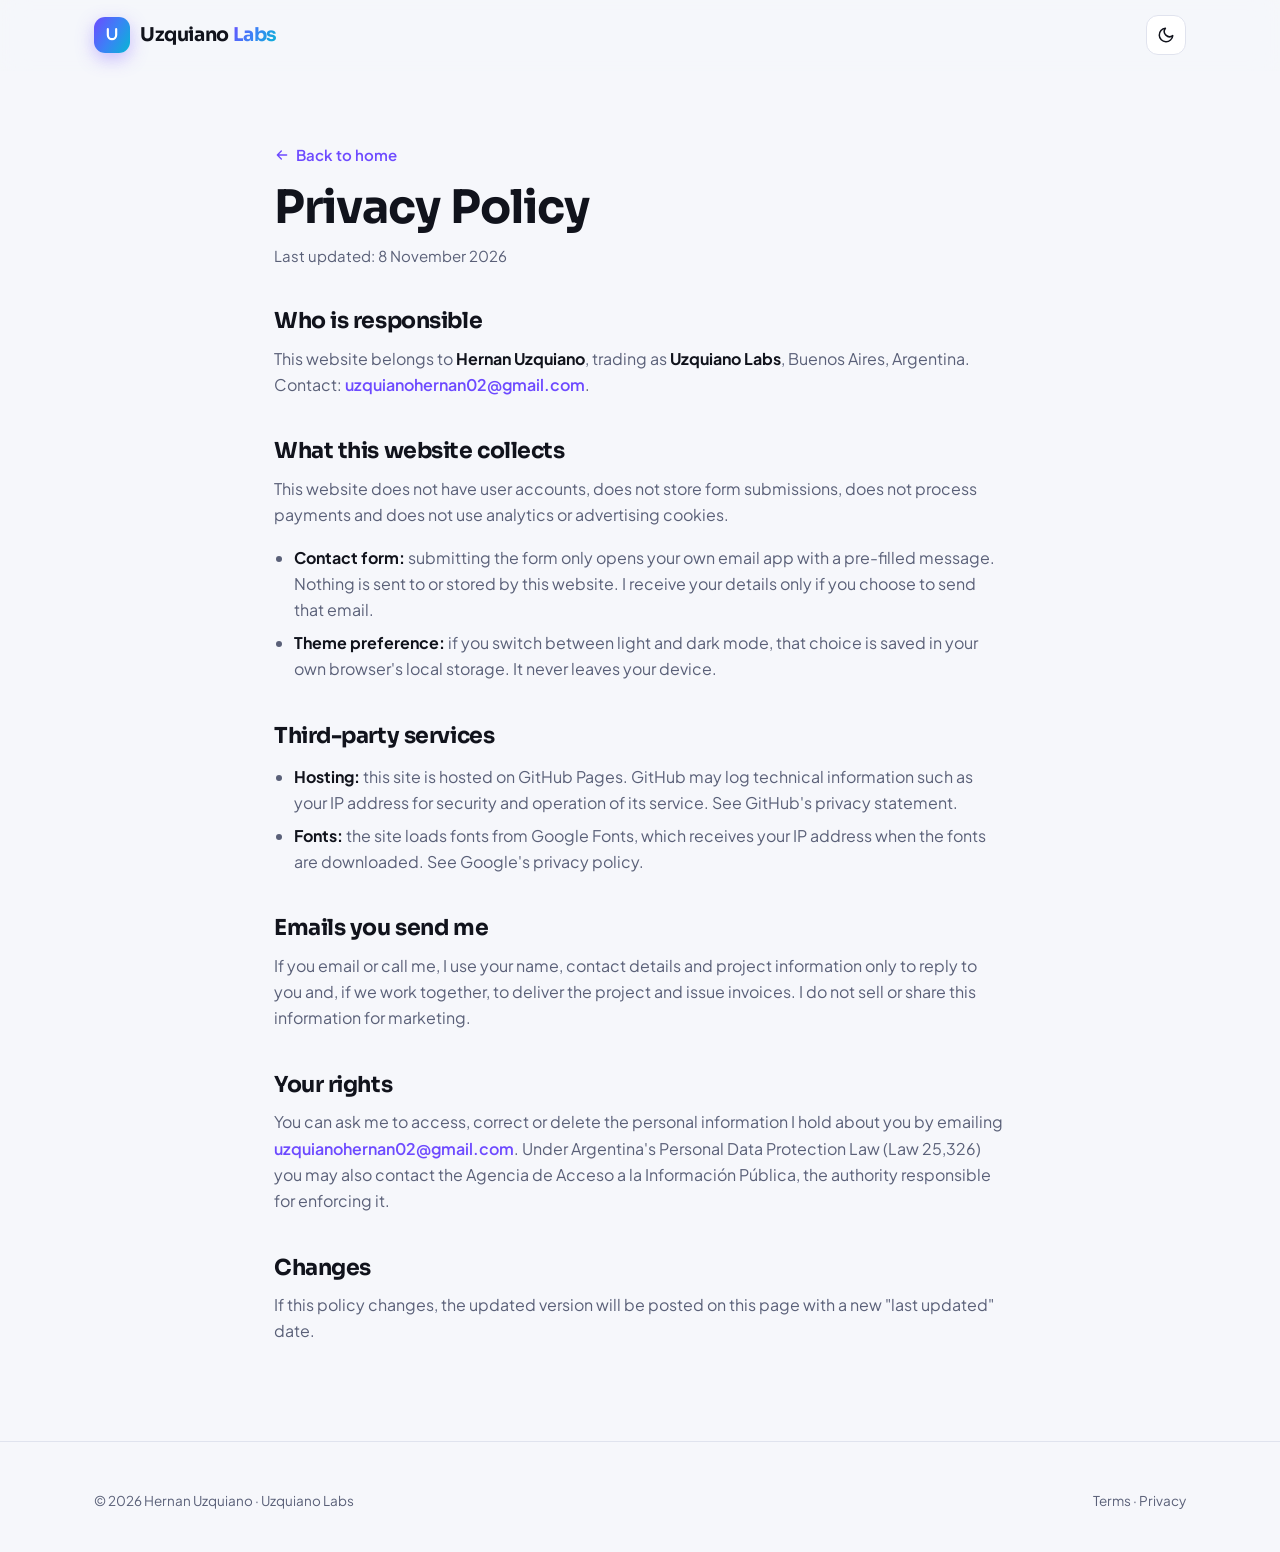
==== privacy.html @ 188654f2 "Add privacy.html Co-Authored-By: Claude Opus 5.5 <noreply@anthropic.com>" ====
<!doctype html>
<html lang="en">
<head>
  <meta charset="utf-8" />
  <meta name="viewport" content="width=device-width, initial-scale=1" />
  <title>Privacy Policy — Uzquiano Labs</title>
  <meta name="description" content="Privacy policy for the Uzquiano Labs website." />
  <link rel="icon" href="data:image/svg+xml,%3Csvg xmlns='http://www.w3.org/2000/svg' viewBox='0 0 64 64'%3E%3Crect width='64' height='64' rx='16' fill='%236d4aff'/%3E%3Cpath d='M20 18v16a12 12 0 0 0 24 0V18' fill='none' stroke='white' stroke-width='6' stroke-linecap='round'/%3E%3C/svg%3E" />
  <link rel="preconnect" href="https://fonts.googleapis.com" />
  <link rel="preconnect" href="https://fonts.gstatic.com" crossorigin />
  <link href="https://fonts.googleapis.com/css2?family=Plus+Jakarta+Sans:wght@400;500;600;700&family=Sora:wght@600;700&family=JetBrains+Mono:wght@500;600&display=swap" rel="stylesheet" />
  <link rel="stylesheet" href="styles.css" />
</head>
<body>
  <header class="nav scrolled" id="nav">
    <div class="container nav-inner">
      <a href="index.html" class="logo"><span class="logo-mark"><svg viewBox="0 0 24 24"><path fill="none" stroke="currentColor" stroke-width="2.6" stroke-linecap="round" d="M7 5v7a5 5 0 0 0 10 0V5"/></svg></span><span>Uzquiano<span class="grad-text"> Labs</span></span></a>
      <div class="nav-actions">
        <button class="icon-btn" id="themeBtn" type="button" aria-label="Toggle dark mode">
          <svg class="moon" viewBox="0 0 24 24"><path fill="none" stroke="currentColor" stroke-width="2" stroke-linecap="round" stroke-linejoin="round" d="M21 12.8A9 9 0 1 1 11.2 3a7 7 0 0 0 9.8 9.8Z"/></svg>
          <svg class="sun" viewBox="0 0 24 24"><path fill="none" stroke="currentColor" stroke-width="2" stroke-linecap="round" stroke-linejoin="round" d="M12 17a5 5 0 1 0 0-10 5 5 0 0 0 0 10Zm0-16v2m0 18v2M4.2 4.2l1.4 1.4m12.8 12.8 1.4 1.4M1 12h2m18 0h2M4.2 19.8l1.4-1.4M18.4 5.6l1.4-1.4"/></svg>
        </button>
      </div>
    </div>
  </header>

  <main class="doc">
    <a class="back" href="index.html"><svg viewBox="0 0 24 24"><path fill="none" stroke="currentColor" stroke-width="2" stroke-linecap="round" stroke-linejoin="round" d="M19 12H5m6 6-6-6 6-6"/></svg> Back to home</a>
    <h1>Privacy Policy</h1>
    <p class="updated">Last updated: 8 November 2026</p>

    <h2>Who is responsible</h2>
    <p>This website belongs to <strong>Hernan Uzquiano</strong>, trading as <strong>Uzquiano Labs</strong>, Buenos Aires, Argentina. Contact: <a href="mailto:uzquianohernan02@gmail.com">uzquianohernan02@gmail.com</a>.</p>

    <h2>What this website collects</h2>
    <p>This website does not have user accounts, does not store form submissions, does not process payments and does not use analytics or advertising cookies.</p>
    <ul>
      <li><strong>Contact form:</strong> submitting the form only opens your own email app with a pre-filled message. Nothing is sent to or stored by this website. I receive your details only if you choose to send that email.</li>
      <li><strong>Theme preference:</strong> if you switch between light and dark mode, that choice is saved in your own browser's local storage. It never leaves your device.</li>
    </ul>

    <h2>Third-party services</h2>
    <ul>
      <li><strong>Hosting:</strong> this site is hosted on GitHub Pages. GitHub may log technical information such as your IP address for security and operation of its service. See GitHub's privacy statement.</li>
      <li><strong>Fonts:</strong> the site loads fonts from Google Fonts, which receives your IP address when the fonts are downloaded. See Google's privacy policy.</li>
    </ul>

    <h2>Emails you send me</h2>
    <p>If you email or call me, I use your name, contact details and project information only to reply to you and, if we work together, to deliver the project and issue invoices. I do not sell or share this information for marketing.</p>

    <h2>Your rights</h2>
    <p>You can ask me to access, correct or delete the personal information I hold about you by emailing <a href="mailto:uzquianohernan02@gmail.com">uzquianohernan02@gmail.com</a>. Under Argentina's Personal Data Protection Law (Law 25,326) you may also contact the Agencia de Acceso a la Información Pública, the authority responsible for enforcing it.</p>

    <h2>Changes</h2>
    <p>If this policy changes, the updated version will be posted on this page with a new "last updated" date.</p>
  </main>

  <footer>
    <div class="container">
      <div class="copy" style="margin-top:0;border-top:0;padding-top:0"><span>© <span id="year"></span> Hernan Uzquiano · Uzquiano Labs</span><span><a href="terms.html">Terms</a> · <a href="privacy.html">Privacy</a></span></div>
    </div>
  </footer>
  <script src="site.js"></script>
</body>
</html>
---- styles.css ----
:root {
  --bg: #f6f7fb;
  --bg-alt: #eef0f7;
  --surface: #ffffff;
  --surface-2: #f3f4fa;
  --border: #e0e3ee;
  --text: #11131c;
  --muted: #5a6078;
  --accent: #6d4aff;
  --accent-2: #06b6d4;
  --accent-soft: rgba(109, 74, 255, .10);
  --grad: linear-gradient(120deg, #6d4aff 0%, #3b82f6 50%, #06b6d4 100%);
  --shadow: 0 1px 2px rgba(17, 19, 28, .04), 0 10px 30px rgba(17, 19, 28, .07);
  --glow: radial-gradient(45% 55% at 80% 10%, rgba(109,74,255,.16), transparent 70%),
          radial-gradient(40% 50% at 10% 90%, rgba(6,182,212,.14), transparent 70%);
  --dots: rgba(17, 19, 28, .07);
  --radius: 18px;
  --maxw: 1140px;
}
@media (prefers-color-scheme: dark) {
  :root:not([data-theme="light"]) {
    --bg: #07080d;
    --bg-alt: #0b0d15;
    --surface: #10131e;
    --surface-2: #151927;
    --border: #232839;
    --text: #eceef7;
    --muted: #979db4;
    --accent: #8b6dff;
    --accent-2: #22d3ee;
    --accent-soft: rgba(139, 109, 255, .14);
    --grad: linear-gradient(120deg, #8b6dff 0%, #60a5fa 50%, #22d3ee 100%);
    --shadow: 0 1px 2px rgba(0,0,0,.35), 0 14px 36px rgba(0,0,0,.4);
    --glow: radial-gradient(45% 55% at 80% 10%, rgba(139,109,255,.24), transparent 70%),
            radial-gradient(40% 50% at 10% 90%, rgba(34,211,238,.14), transparent 70%);
    --dots: rgba(255, 255, 255, .06);
  }
}
:root[data-theme="dark"] {
  --bg: #07080d;
  --bg-alt: #0b0d15;
  --surface: #10131e;
  --surface-2: #151927;
  --border: #232839;
  --text: #eceef7;
  --muted: #979db4;
  --accent: #8b6dff;
  --accent-2: #22d3ee;
  --accent-soft: rgba(139, 109, 255, .14);
  --grad: linear-gradient(120deg, #8b6dff 0%, #60a5fa 50%, #22d3ee 100%);
  --shadow: 0 1px 2px rgba(0,0,0,.35), 0 14px 36px rgba(0,0,0,.4);
  --glow: radial-gradient(45% 55% at 80% 10%, rgba(139,109,255,.24), transparent 70%),
          radial-gradient(40% 50% at 10% 90%, rgba(34,211,238,.14), transparent 70%);
  --dots: rgba(255, 255, 255, .06);
}

*, *::before, *::after { box-sizing: border-box; }
html { scroll-behavior: smooth; scroll-padding-top: 84px; }
body {
  margin: 0; background: var(--bg); color: var(--text);
  font: 16px/1.65 "Plus Jakarta Sans", Inter, system-ui, -apple-system, "Segoe UI", Roboto, sans-serif;
  -webkit-font-smoothing: antialiased; transition: background .25s, color .25s;
}
a { color: inherit; text-decoration: none; }
h1, h2, h3, h4 { font-family: "Sora", "Plus Jakarta Sans", sans-serif; line-height: 1.15; margin: 0; letter-spacing: -.02em; }
p { margin: 0; }
.container { width: 100%; max-width: var(--maxw); margin: 0 auto; padding: 0 24px; }
.grad-text { background: var(--grad); -webkit-background-clip: text; background-clip: text; color: transparent; }
:focus-visible { outline: 2px solid var(--accent); outline-offset: 3px; border-radius: 8px; }
.sr-only { position: absolute; width: 1px; height: 1px; overflow: hidden; clip: rect(0 0 0 0); white-space: nowrap; }

/* Nav */
.nav { position: sticky; top: 0; z-index: 50; background: color-mix(in srgb, var(--bg) 80%, transparent);
  backdrop-filter: saturate(160%) blur(14px); -webkit-backdrop-filter: saturate(160%) blur(14px);
  border-bottom: 1px solid transparent; transition: border-color .2s; }
.nav.scrolled { border-bottom-color: var(--border); }
.nav-inner { height: 70px; display: flex; align-items: center; justify-content: space-between; gap: 16px; }
.logo { display: flex; align-items: center; gap: 10px; font: 700 19px "Sora", sans-serif; letter-spacing: -.02em; }
.logo-mark { width: 36px; height: 36px; border-radius: 11px; background: var(--grad); display: grid; place-items: center; box-shadow: 0 6px 18px rgba(109,74,255,.35); }
.logo-mark svg { width: 20px; height: 20px; color: #fff; }
.logo small { font: 500 12px "JetBrains Mono", monospace; color: var(--muted); letter-spacing: .04em; margin-left: 2px; }
.nav-links { display: flex; align-items: center; gap: 4px; list-style: none; margin: 0; padding: 0; }
.nav-links a { padding: 8px 13px; border-radius: 10px; color: var(--muted); font-weight: 500; font-size: 15px; transition: color .15s, background .15s; }
.nav-links a:hover, .nav-links a.active { color: var(--text); background: var(--accent-soft); }
.nav-actions { display: flex; gap: 8px; align-items: center; }
.icon-btn { width: 40px; height: 40px; border-radius: 12px; border: 1px solid var(--border); background: var(--surface); color: var(--text);
  display: grid; place-items: center; cursor: pointer; transition: border-color .15s, transform .15s; }
.icon-btn:hover { border-color: var(--accent); transform: translateY(-1px); }
.icon-btn svg { width: 18px; height: 18px; }
.menu-btn { display: none; }
.sun { display: none; }
:root[data-theme="dark"] .sun { display: block; }
:root[data-theme="dark"] .moon { display: none; }
@media (prefers-color-scheme: dark) {
  :root:not([data-theme="light"]) .sun { display: block; }
  :root:not([data-theme="light"]) .moon { display: none; }
}

/* Buttons */
.btn { display: inline-flex; align-items: center; justify-content: center; gap: 8px; padding: 12px 20px; border-radius: 12px; font-weight: 600; font-size: 15px;
  border: 1px solid var(--border); background: var(--surface); color: var(--text); cursor: pointer; font-family: inherit;
  transition: transform .15s, box-shadow .15s, border-color .15s; }
.btn:hover { transform: translateY(-2px); box-shadow: var(--shadow); border-color: var(--accent); }
.btn-primary { background: var(--grad); color: #fff; border-color: transparent; background-size: 160% 100%; background-position: 0 0; transition: transform .15s, box-shadow .15s, background-position .4s; }
.btn-primary:hover { border-color: transparent; background-position: 100% 0; }
.btn svg { width: 18px; height: 18px; }
.btn-sm { padding: 9px 15px; font-size: 14px; }

/* Hero */
.hero { position: relative; padding: 104px 0 80px; overflow: hidden; }
.hero::before { content: ""; position: absolute; inset: 0; background: var(--glow); pointer-events: none; }
.hero::after { content: ""; position: absolute; inset: 0; pointer-events: none;
  background-image: radial-gradient(var(--dots) 1.2px, transparent 1.2px); background-size: 26px 26px;
  mask-image: radial-gradient(ellipse 70% 60% at 50% 35%, #000 30%, transparent 80%);
  -webkit-mask-image: radial-gradient(ellipse 70% 60% at 50% 35%, #000 30%, transparent 80%); }
.hero .container { position: relative; z-index: 1; text-align: center; }
.badge { display: inline-flex; align-items: center; gap: 10px; padding: 7px 14px 7px 8px; border-radius: 999px; border: 1px solid var(--border);
  background: var(--surface); font-size: 14px; color: var(--muted); font-weight: 500; }
.badge b { font: 600 12px "JetBrains Mono", monospace; color: #fff; background: var(--grad); padding: 3px 9px; border-radius: 999px; letter-spacing: .04em; }
.hero h1 { font-size: clamp(40px, 6.6vw, 76px); margin: 26px auto 0; max-width: 940px; }
.hero-lead { margin: 22px auto 0; max-width: 680px; font-size: clamp(17px, 2vw, 19px); color: var(--muted); }
.hero-cta { display: flex; justify-content: center; flex-wrap: wrap; gap: 12px; margin-top: 34px; }
.chips { display: flex; justify-content: center; flex-wrap: wrap; gap: 10px; margin-top: 46px; }
.chip { display: inline-flex; align-items: center; gap: 8px; padding: 8px 14px; border-radius: 12px; background: var(--surface); border: 1px solid var(--border);
  font: 500 13.5px "JetBrains Mono", monospace; color: var(--muted); }
.chip i { width: 8px; height: 8px; border-radius: 50%; background: var(--c, var(--accent)); }

/* Stats */
.stats { display: grid; grid-template-columns: repeat(4, 1fr); gap: 16px; margin-top: 64px; }
.stat { background: var(--surface); border: 1px solid var(--border); border-radius: var(--radius); padding: 22px 20px; text-align: left; }
.stat b { display: block; font: 700 32px "Sora", sans-serif; letter-spacing: -.02em; }
.stat span { color: var(--muted); font-size: 14px; }

/* Sections */
section { padding: 100px 0; }
section.alt { background: var(--bg-alt); }
.eyebrow { display: inline-block; font: 500 13px "JetBrains Mono", monospace; letter-spacing: .12em; text-transform: uppercase; color: var(--accent); }
.head { max-width: 700px; margin-bottom: 52px; }
.head.center { margin-left: auto; margin-right: auto; text-align: center; }
.head h2 { font-size: clamp(30px, 4.2vw, 46px); margin-top: 12px; }
.head p { color: var(--muted); font-size: 17.5px; margin-top: 14px; }

/* Services */
.services { display: grid; grid-template-columns: repeat(3, 1fr); gap: 22px; }
.svc { position: relative; display: flex; flex-direction: column; background: var(--surface); border: 1px solid var(--border); border-radius: 22px;
  padding: 30px 28px; transition: transform .25s, box-shadow .25s, border-color .25s; overflow: hidden; }
.svc::before { content: ""; position: absolute; left: 0; right: 0; top: 0; height: 3px; background: var(--grad); opacity: 0; transition: opacity .25s; }
.svc:hover { transform: translateY(-5px); box-shadow: var(--shadow); border-color: color-mix(in srgb, var(--accent) 40%, var(--border)); }
.svc:hover::before { opacity: 1; }
.svc-icon { width: 52px; height: 52px; border-radius: 15px; background: var(--accent-soft); color: var(--accent); display: grid; place-items: center; }
.svc-icon svg { width: 26px; height: 26px; }
.svc h3 { font-size: 22px; margin-top: 22px; }
.svc > p { color: var(--muted); margin-top: 10px; font-size: 15.5px; }
.svc h4 { font: 600 12.5px "JetBrains Mono", monospace; letter-spacing: .1em; text-transform: uppercase; color: var(--muted); margin-top: 22px; }
.ticks { list-style: none; padding: 0; margin: 12px 0 0; display: grid; gap: 9px; }
.ticks li { display: flex; gap: 10px; font-size: 15px; }
.ticks svg { width: 18px; height: 18px; color: var(--accent-2); flex: none; margin-top: 3px; }
.stack { display: flex; flex-wrap: wrap; gap: 7px; margin-top: 20px; }
.stack span { font: 500 12.5px "JetBrains Mono", monospace; padding: 4px 9px; border-radius: 7px; background: var(--surface-2); border: 1px solid var(--border); }
.svc .quote { margin-top: auto; padding-top: 24px; display: flex; align-items: center; justify-content: space-between; gap: 10px; border-top: 1px dashed var(--border); margin-top: 26px; }
.svc .quote span { font-size: 14px; color: var(--muted); }
.svc .quote a { font-weight: 600; font-size: 14.5px; color: var(--accent); display: inline-flex; gap: 6px; align-items: center; }
.svc .quote a svg { width: 16px; height: 16px; transition: transform .15s; }
.svc .quote a:hover svg { transform: translateX(3px); }
.note { margin-top: 26px; text-align: center; color: var(--muted); font-size: 15px; }

/* Process */
.steps { display: grid; grid-template-columns: repeat(4, 1fr); gap: 18px; counter-reset: step; }
.step { position: relative; background: var(--surface); border: 1px solid var(--border); border-radius: var(--radius); padding: 26px 22px; }
.step .num { font: 700 15px "JetBrains Mono", monospace; width: 40px; height: 40px; border-radius: 12px; display: grid; place-items: center; color: #fff; background: var(--grad); }
.step h3 { font-size: 18px; margin-top: 18px; }
.step p { color: var(--muted); font-size: 15px; margin-top: 8px; }
.step:not(:last-child)::after { content: ""; position: absolute; top: 46px; right: -14px; width: 10px; height: 10px; border-top: 2px solid var(--border); border-right: 2px solid var(--border); transform: rotate(45deg); }

/* Why */
.why { display: grid; grid-template-columns: 1fr 1.15fr; gap: 56px; align-items: center; }
.why-card { background: var(--surface); border: 1px solid var(--border); border-radius: 24px; padding: 30px; position: relative; }
.why-card::after { content: ""; position: absolute; inset: -1px; border-radius: 24px; padding: 1px; background: var(--grad);
  -webkit-mask: linear-gradient(#000 0 0) content-box, linear-gradient(#000 0 0); -webkit-mask-composite: xor; mask-composite: exclude; opacity: .5; pointer-events: none; }
.me { display: flex; align-items: center; gap: 16px; }
.avatar { width: 64px; height: 64px; border-radius: 18px; background: var(--grad); color: #fff; display: grid; place-items: center; font: 700 22px "Sora", sans-serif; flex: none; }
.me h3 { font-size: 20px; }
.me p { color: var(--muted); font-size: 14.5px; }
.timeline { list-style: none; padding: 0; margin: 24px 0 0; display: grid; gap: 14px; }
.timeline li { display: grid; grid-template-columns: 112px 1fr; gap: 12px; font-size: 15px; }
.timeline time { font: 500 13px "JetBrains Mono", monospace; color: var(--muted); padding-top: 2px; }
.timeline b { display: block; }
.timeline span { color: var(--muted); font-size: 14px; }
.reasons { display: grid; gap: 16px; }
.reason { display: flex; gap: 16px; }
.reason .ri { width: 44px; height: 44px; border-radius: 13px; background: var(--accent-soft); color: var(--accent); display: grid; place-items: center; flex: none; }
.reason .ri svg { width: 22px; height: 22px; }
.reason h4 { font-size: 17px; }
.reason p { color: var(--muted); font-size: 15px; margin-top: 3px; }

/* Work */
.work { display: grid; grid-template-columns: repeat(4, 1fr); gap: 16px; }
.wk { background: var(--surface); border: 1px solid var(--border); border-radius: var(--radius); padding: 22px; display: flex; flex-direction: column; gap: 8px; transition: transform .2s, border-color .2s; }
.wk:hover { transform: translateY(-3px); border-color: var(--accent); }
.wk .em { font-size: 28px; }
.wk h3 { font-size: 17px; }
.wk p { color: var(--muted); font-size: 14.5px; }
.wk .go { margin-top: auto; padding-top: 8px; font-weight: 600; font-size: 14px; color: var(--accent); display: inline-flex; align-items: center; gap: 6px; }
.wk .go svg { width: 15px; height: 15px; }

/* FAQ */
.faq { max-width: 820px; margin: 0 auto; display: grid; gap: 12px; }
.faq details { background: var(--surface); border: 1px solid var(--border); border-radius: 16px; padding: 4px 22px; transition: border-color .2s; }
.faq details[open] { border-color: color-mix(in srgb, var(--accent) 45%, var(--border)); }
.faq summary { cursor: pointer; list-style: none; padding: 16px 0; font-weight: 600; font-size: 16.5px; display: flex; justify-content: space-between; gap: 16px; align-items: center; }
.faq summary::-webkit-details-marker { display: none; }
.faq summary::after { content: "+"; font: 400 24px/1 "Sora", sans-serif; color: var(--accent); transition: transform .2s; flex: none; }
.faq details[open] summary::after { transform: rotate(45deg); }
.faq details p { color: var(--muted); padding: 0 0 18px; font-size: 15.5px; }

/* Contact */
.contact { display: grid; grid-template-columns: 1fr 1.2fr; gap: 28px; }
.contact-info { background: var(--surface); border: 1px solid var(--border); border-radius: 24px; padding: 32px; position: relative; overflow: hidden; }
.contact-info::before { content: ""; position: absolute; inset: 0; background: var(--glow); opacity: .8; pointer-events: none; }
.contact-info > * { position: relative; }
.contact-info h3 { font-size: 24px; }
.contact-info > p { color: var(--muted); margin-top: 10px; }
.cinfo { list-style: none; padding: 0; margin: 26px 0 0; display: grid; gap: 16px; }
.cinfo li { display: flex; gap: 14px; align-items: flex-start; }
.cinfo .ci { width: 42px; height: 42px; border-radius: 12px; background: var(--accent-soft); color: var(--accent); display: grid; place-items: center; flex: none; }
.cinfo .ci svg { width: 20px; height: 20px; }
.cinfo small { display: block; color: var(--muted); font-size: 13px; }
.cinfo a, .cinfo strong { font-weight: 600; word-break: break-word; }
.cinfo a:hover { color: var(--accent); }
form.card { background: var(--surface); border: 1px solid var(--border); border-radius: 24px; padding: 32px; display: grid; gap: 16px; }
.field { display: grid; gap: 7px; }
.field label { font-weight: 600; font-size: 14px; }
.row2 { display: grid; grid-template-columns: 1fr 1fr; gap: 16px; }
input, select, textarea { width: 100%; font: inherit; font-size: 15px; color: var(--text); background: var(--surface-2); border: 1px solid var(--border);
  border-radius: 12px; padding: 12px 14px; transition: border-color .15s, box-shadow .15s; }
textarea { min-height: 140px; resize: vertical; }
input:focus, select:focus, textarea:focus { outline: none; border-color: var(--accent); box-shadow: 0 0 0 4px var(--accent-soft); }
.form-note { font-size: 13.5px; color: var(--muted); }

/* Footer */
footer { border-top: 1px solid var(--border); padding: 48px 0 40px; font-size: 14.5px; color: var(--muted); }
.foot { display: grid; grid-template-columns: 1.6fr 1fr 1fr; gap: 32px; }
.foot h4 { font-size: 14px; color: var(--text); margin-bottom: 12px; font-family: inherit; letter-spacing: 0; }
.foot ul { list-style: none; padding: 0; margin: 0; display: grid; gap: 8px; }
.foot a:hover { color: var(--text); }
.foot .legal { margin-top: 14px; font-size: 13.5px; max-width: 460px; }
.copy { margin-top: 36px; padding-top: 22px; border-top: 1px solid var(--border); display: flex; justify-content: space-between; flex-wrap: wrap; gap: 10px; font-size: 13.5px; }

/* Legal pages */
.doc { max-width: 780px; margin: 0 auto; padding: 72px 24px 96px; }
.doc h1 { font-size: clamp(32px, 5vw, 46px); margin-top: 10px; }
.doc .updated { color: var(--muted); margin-top: 10px; font-size: 15px; }
.doc h2 { font-size: 22px; margin: 40px 0 12px; }
.doc p, .doc li { color: var(--muted); font-size: 16px; }
.doc p + p { margin-top: 12px; }
.doc ul { padding-left: 20px; display: grid; gap: 6px; }
.doc strong { color: var(--text); }
.doc a { color: var(--accent); font-weight: 600; }
.back { display: inline-flex; align-items: center; gap: 6px; color: var(--muted); font-weight: 500; font-size: 15px; }
.back:hover { color: var(--text); }
.back svg { width: 16px; height: 16px; }

/* Reveal */
.reveal { opacity: 0; transform: translateY(18px); transition: opacity .7s ease, transform .7s ease; }
.reveal.in { opacity: 1; transform: none; }
@media (prefers-reduced-motion: reduce) {
  html { scroll-behavior: auto; }
  .reveal { opacity: 1; transform: none; }
  *, *::before, *::after { transition: none !important; animation: none !important; }
}

/* Responsive */
@media (max-width: 1000px) {
  .services, .work { grid-template-columns: repeat(2, 1fr); }
  .services .svc:last-child { grid-column: 1 / -1; }
  .steps { grid-template-columns: repeat(2, 1fr); }
  .step:nth-child(2)::after { display: none; }
  .why, .contact { grid-template-columns: 1fr; }
  .stats { grid-template-columns: repeat(2, 1fr); }
  .foot { grid-template-columns: 1fr 1fr; }
  .foot > div:first-child { grid-column: 1 / -1; }
}
@media (max-width: 720px) {
  .container { padding: 0 16px; }
  .nav-links { position: absolute; top: 70px; left: 0; right: 0; flex-direction: column; align-items: stretch; gap: 2px; padding: 12px 16px 16px;
    background: var(--bg); border-bottom: 1px solid var(--border); display: none; }
  .nav-links.open { display: flex; }
  .nav-links a { display: block; padding: 12px; }
  .nav-links .btn { margin-top: 6px; }
  .menu-btn { display: grid; }
  .hero { padding: 64px 0 56px; }
  section { padding: 72px 0; }
  .services, .work, .steps, .row2 { grid-template-columns: 1fr; }
  .services .svc:last-child { grid-column: auto; }
  .step::after { display: none; }
  .stats { gap: 12px; margin-top: 44px; }
  .stat { padding: 18px 16px; }
  .stat b { font-size: 26px; }
  .svc, .contact-info, form.card, .why-card { padding: 24px 20px; }
  .timeline li { grid-template-columns: 1fr; gap: 2px; }
  .foot { grid-template-columns: 1fr; }
  .doc { padding: 48px 16px 72px; }
}
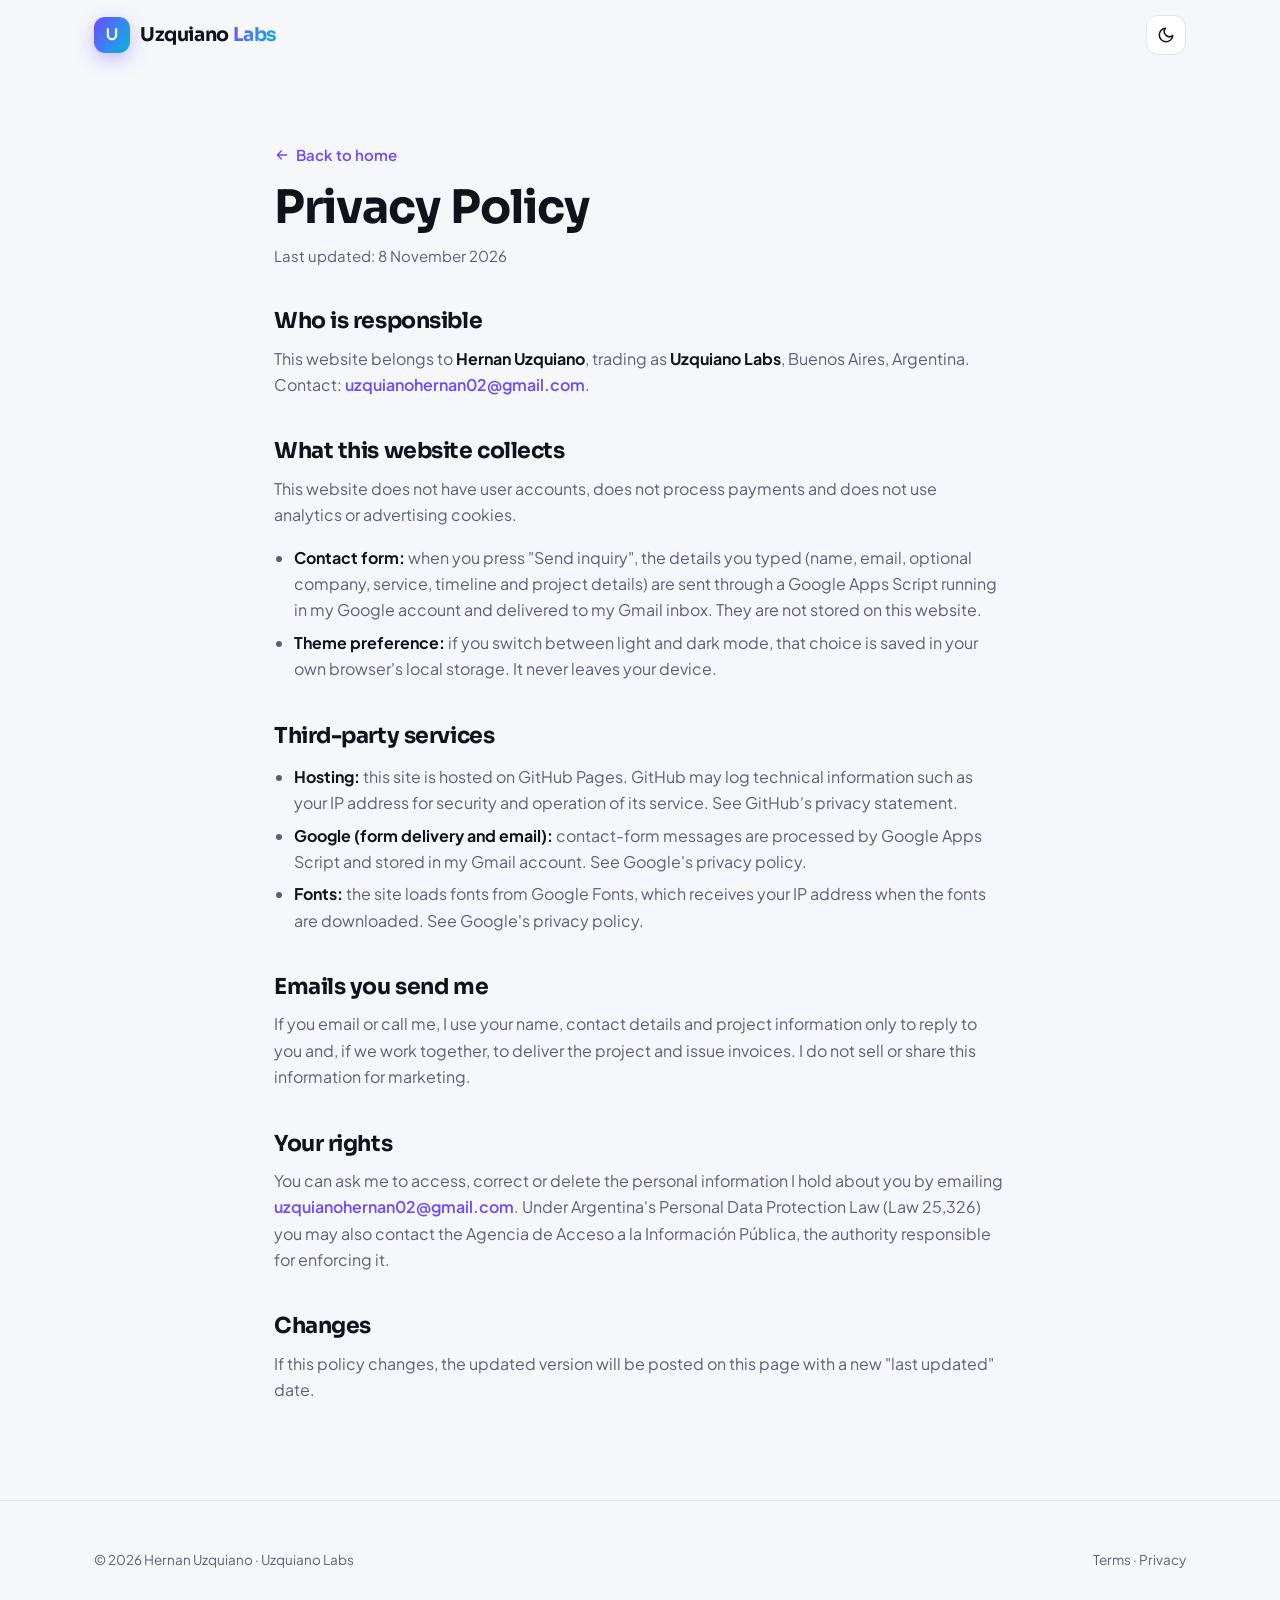
==== commit 09b30296: "Contact form: send inquiries to Gmail via Google Apps Script (privacy.html) Co-Authored-By: Claude O" ====
--- a/privacy.html
+++ b/privacy.html
@@ -33,15 +33,16 @@
     <p>This website belongs to <strong>Hernan Uzquiano</strong>, trading as <strong>Uzquiano Labs</strong>, Buenos Aires, Argentina. Contact: <a href="mailto:uzquianohernan02@gmail.com">uzquianohernan02@gmail.com</a>.</p>
 
     <h2>What this website collects</h2>
-    <p>This website does not have user accounts, does not store form submissions, does not process payments and does not use analytics or advertising cookies.</p>
+    <p>This website does not have user accounts, does not process payments and does not use analytics or advertising cookies.</p>
     <ul>
-      <li><strong>Contact form:</strong> submitting the form only opens your own email app with a pre-filled message. Nothing is sent to or stored by this website. I receive your details only if you choose to send that email.</li>
+      <li><strong>Contact form:</strong> when you press "Send inquiry", the details you typed (name, email, optional company, service, timeline and project details) are sent through a Google Apps Script running in my Google account and delivered to my Gmail inbox. They are not stored on this website.</li>
       <li><strong>Theme preference:</strong> if you switch between light and dark mode, that choice is saved in your own browser's local storage. It never leaves your device.</li>
     </ul>
 
     <h2>Third-party services</h2>
     <ul>
       <li><strong>Hosting:</strong> this site is hosted on GitHub Pages. GitHub may log technical information such as your IP address for security and operation of its service. See GitHub's privacy statement.</li>
+      <li><strong>Google (form delivery and email):</strong> contact-form messages are processed by Google Apps Script and stored in my Gmail account. See Google's privacy policy.</li>
       <li><strong>Fonts:</strong> the site loads fonts from Google Fonts, which receives your IP address when the fonts are downloaded. See Google's privacy policy.</li>
     </ul>
 
--- a/styles.css
+++ b/styles.css
@@ -236,6 +236,12 @@
 textarea { min-height: 140px; resize: vertical; }
 input:focus, select:focus, textarea:focus { outline: none; border-color: var(--accent); box-shadow: 0 0 0 4px var(--accent-soft); }
 .form-note { font-size: 13.5px; color: var(--muted); }
+.form-status { font-size: 14.5px; font-weight: 600; margin: 0; min-height: 0; }
+.form-status:empty { display: none; }
+.form-status.ok { color: #16a34a; }
+.form-status.err { color: #e5484d; }
+.btn:disabled { opacity: .65; cursor: wait; transform: none; box-shadow: none; }
+.hp { position: absolute; left: -9999px; width: 1px; height: 1px; overflow: hidden; }
 
 /* Footer */
 footer { border-top: 1px solid var(--border); padding: 48px 0 40px; font-size: 14.5px; color: var(--muted); }
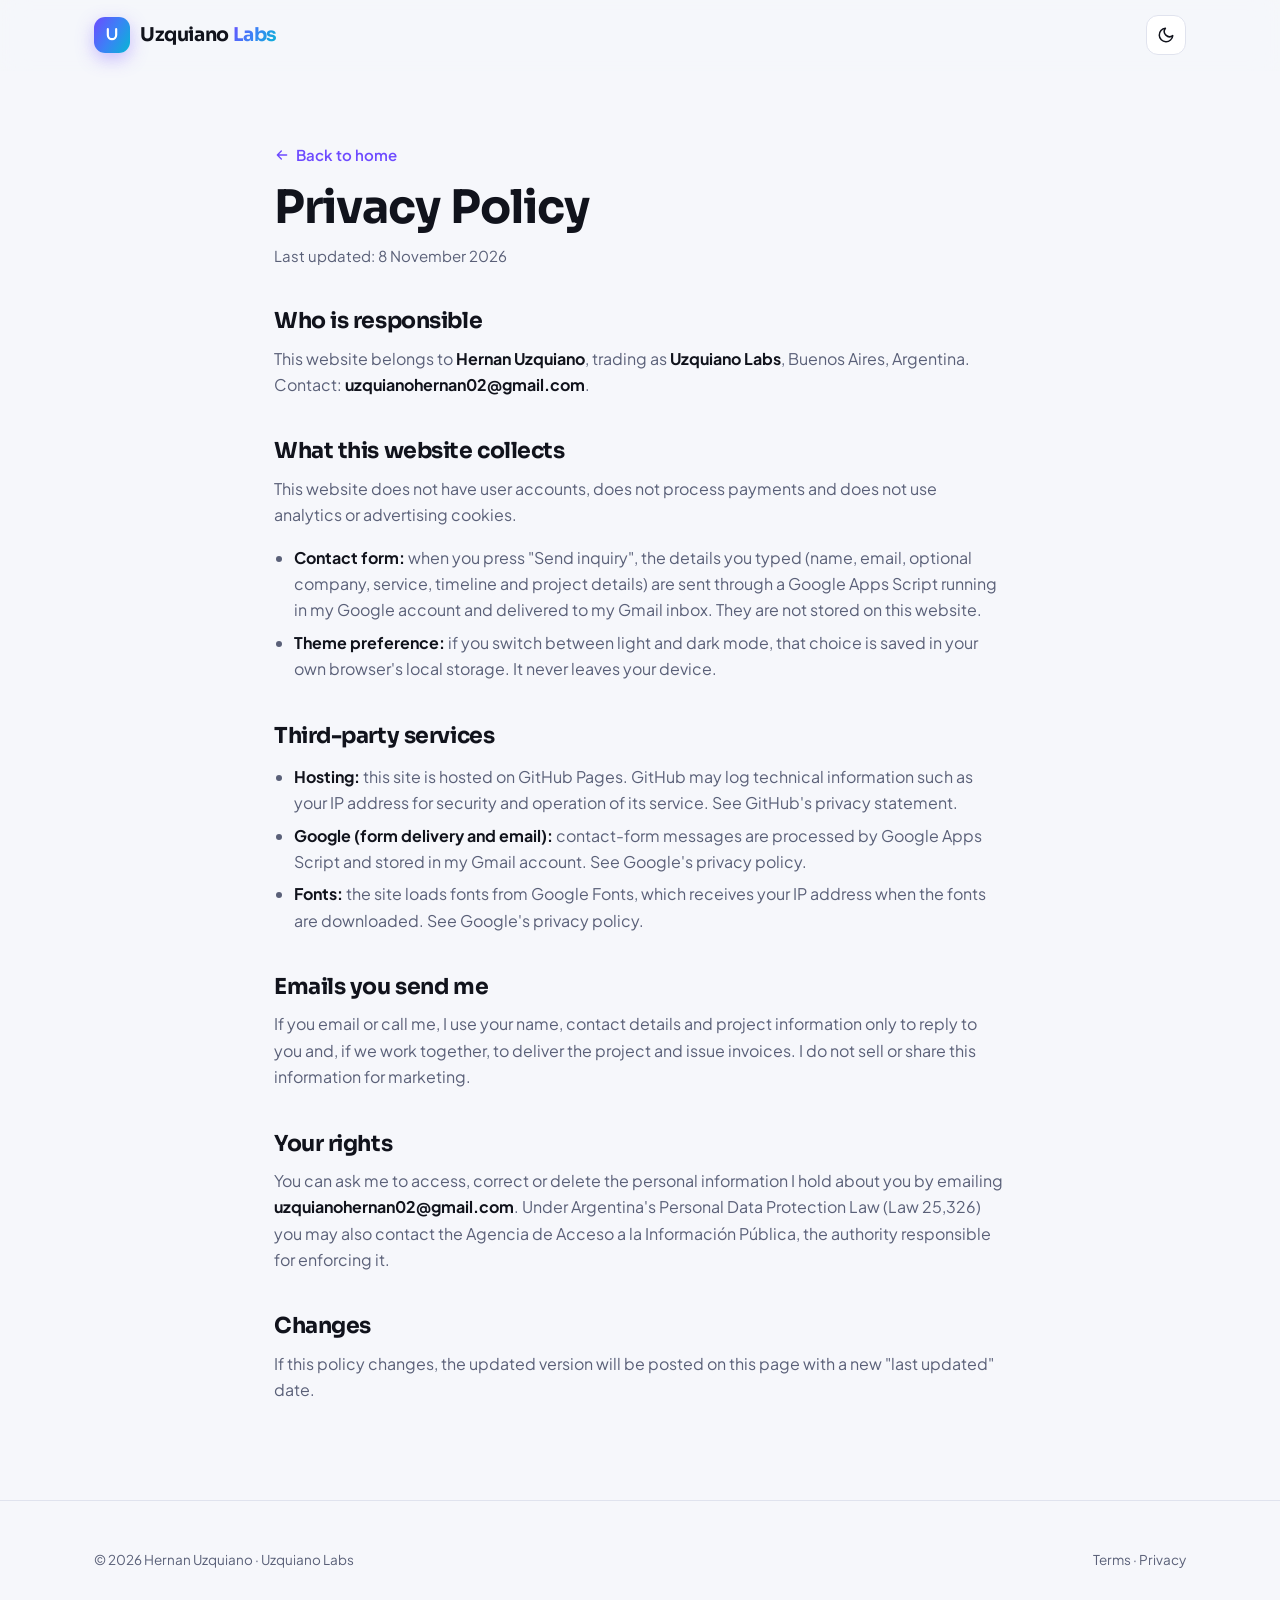
==== commit c327df87: "Show email as text, add WhatsApp, remove wrong LinkedIn link (privacy.html) Co-Authored-By: Claude O" ====
--- a/privacy.html
+++ b/privacy.html
@@ -30,7 +30,7 @@
     <p class="updated">Last updated: 8 November 2026</p>
 
     <h2>Who is responsible</h2>
-    <p>This website belongs to <strong>Hernan Uzquiano</strong>, trading as <strong>Uzquiano Labs</strong>, Buenos Aires, Argentina. Contact: <a href="mailto:uzquianohernan02@gmail.com">uzquianohernan02@gmail.com</a>.</p>
+    <p>This website belongs to <strong>Hernan Uzquiano</strong>, trading as <strong>Uzquiano Labs</strong>, Buenos Aires, Argentina. Contact: <strong class="selectable">uzquianohernan02@gmail.com</strong>.</p>
 
     <h2>What this website collects</h2>
     <p>This website does not have user accounts, does not process payments and does not use analytics or advertising cookies.</p>
@@ -50,7 +50,7 @@
     <p>If you email or call me, I use your name, contact details and project information only to reply to you and, if we work together, to deliver the project and issue invoices. I do not sell or share this information for marketing.</p>
 
     <h2>Your rights</h2>
-    <p>You can ask me to access, correct or delete the personal information I hold about you by emailing <a href="mailto:uzquianohernan02@gmail.com">uzquianohernan02@gmail.com</a>. Under Argentina's Personal Data Protection Law (Law 25,326) you may also contact the Agencia de Acceso a la Información Pública, the authority responsible for enforcing it.</p>
+    <p>You can ask me to access, correct or delete the personal information I hold about you by emailing <strong class="selectable">uzquianohernan02@gmail.com</strong>. Under Argentina's Personal Data Protection Law (Law 25,326) you may also contact the Agencia de Acceso a la Información Pública, the authority responsible for enforcing it.</p>
 
     <h2>Changes</h2>
     <p>If this policy changes, the updated version will be posted on this page with a new "last updated" date.</p>
--- a/styles.css
+++ b/styles.css
@@ -241,6 +241,11 @@
 .form-status.ok { color: #16a34a; }
 .form-status.err { color: #e5484d; }
 .btn:disabled { opacity: .65; cursor: wait; transform: none; box-shadow: none; }
+.selectable { user-select: all; -webkit-user-select: all; cursor: text; }
+.wa-float { position: fixed; right: 20px; bottom: 20px; z-index: 60; width: 56px; height: 56px; border-radius: 50%; background: #25d366; color: #fff;
+  display: grid; place-items: center; box-shadow: 0 8px 24px rgba(37,211,102,.4); transition: transform .15s; }
+.wa-float:hover { transform: scale(1.08); }
+.wa-float svg { width: 30px; height: 30px; }
 .hp { position: absolute; left: -9999px; width: 1px; height: 1px; overflow: hidden; }
 
 /* Footer */
